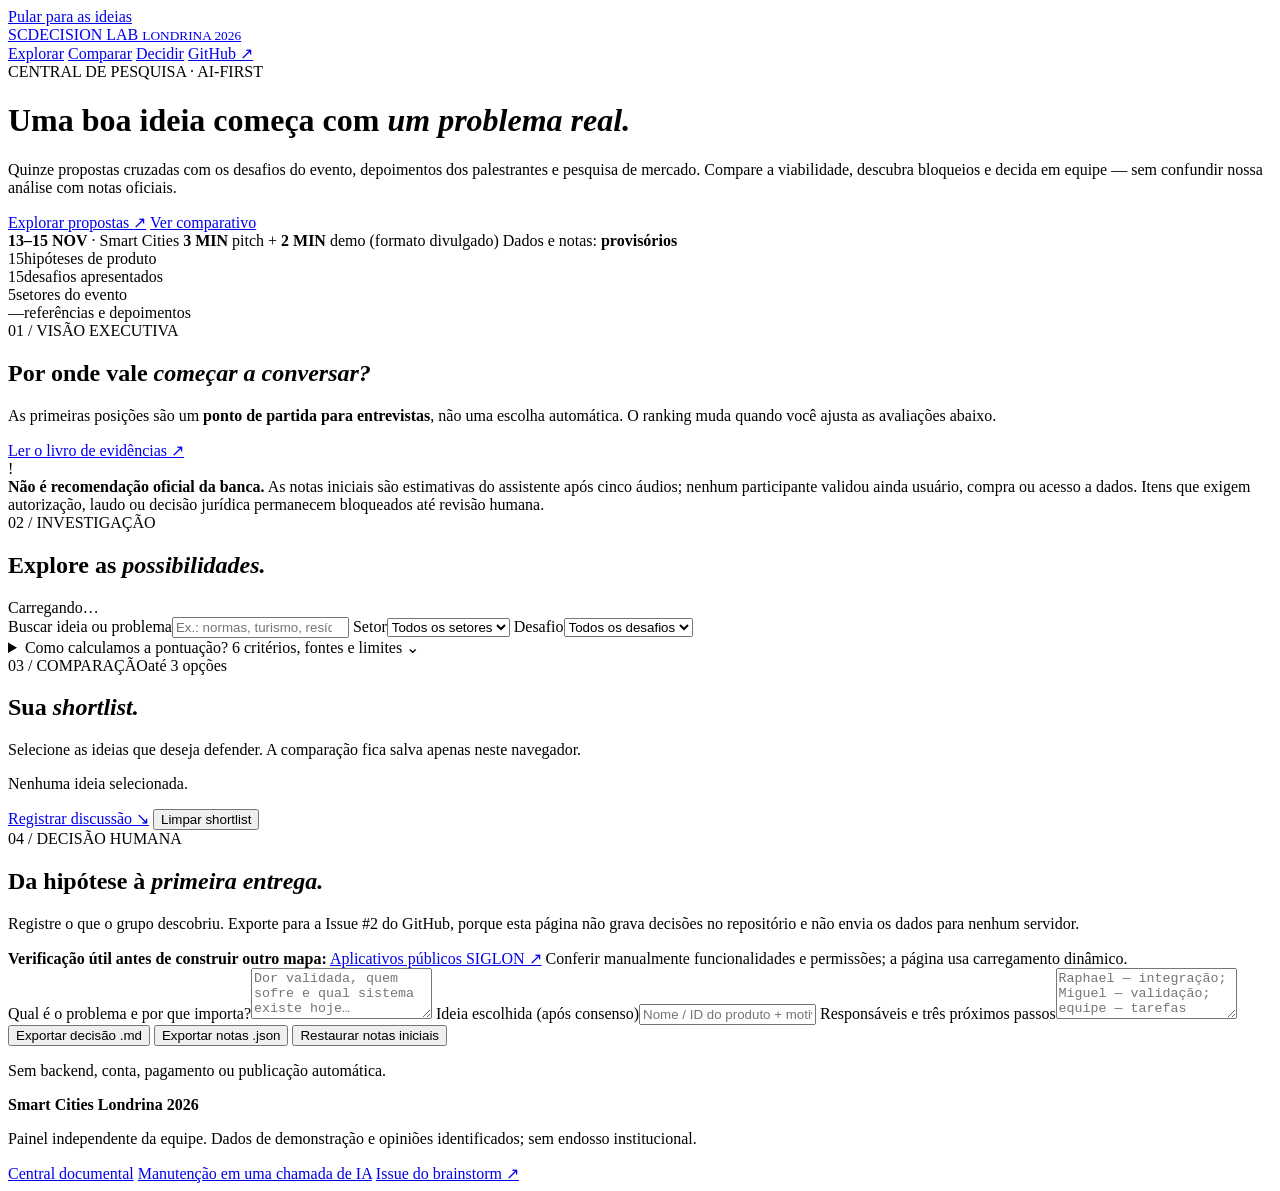
==== tools/decision-board/index.html @ 580d98bf "feat(decision): create accessible responsive comparison landing page shell" ====
<!doctype html>
<html lang="pt-BR">
<head>
  <meta charset="UTF-8">
  <meta name="viewport" content="width=device-width, initial-scale=1">
  <meta name="theme-color" content="#102b35">
  <meta name="description" content="Painel de decisão Smart Cities Londrina 2026 — compare propostas de MVP com evidências, riscos e notas transparentes.">
  <title>Decision Lab | Smart Cities Londrina 2026</title>
  <link rel="stylesheet" href="./style.css">
  <script type="module" src="./app.mjs"></script>
</head>
<body>
  <a class="skip" href="#explorar">Pular para as ideias</a>
  <header class="hero">
    <div class="shell">
      <nav class="topnav" aria-label="Navegação">
        <a class="brand" href="#inicio"><span class="brand-icon" aria-hidden="true">SC</span><span>DECISION LAB <small>LONDRINA 2026</small></span></a>
        <div class="navlinks">
          <a href="#explorar">Explorar</a>
          <a href="#comparar">Comparar</a>
          <a href="#decidir">Decidir</a>
          <a href="https://github.com/RaphaelFeijoSalles/smartcities-ldn-2026/pull/8" target="_blank" rel="noopener noreferrer">GitHub ↗</a>
        </div>
      </nav>
      <div class="hero-content">
        <div class="kicker"><span class="signal"></span> CENTRAL DE PESQUISA · AI-FIRST</div>
        <h1>Uma boa ideia começa com <em>um problema real.</em></h1>
        <p>Quinze propostas cruzadas com os desafios do evento, depoimentos dos palestrantes e pesquisa de mercado. Compare a viabilidade, descubra bloqueios e decida em equipe — sem confundir nossa análise com notas oficiais.</p>
        <div class="hero-actions">
          <a href="#explorar" class="action action-primary">Explorar propostas <span aria-hidden="true">↗</span></a>
          <a href="#comparar" class="action action-ghost">Ver comparativo</a>
        </div>
      </div>
      <div class="hero-meta">
        <span><b>13–15 NOV</b> · Smart Cities</span>
        <span><b>3 MIN</b> pitch + <b>2 MIN</b> demo (formato divulgado)</span>
        <span>Dados e notas: <b>provisórios</b></span>
      </div>
    </div>
  </header>

  <main class="shell">
    <div id="load-error" class="error hidden" role="alert"></div>
    <section class="metric-strip" aria-label="Visão geral">
      <div class="metric"><span class="metric-number" id="stat-concepts">15</span><span class="metric-label">hipóteses de produto</span></div>
      <div class="metric"><span class="metric-number" id="stat-challenges">15</span><span class="metric-label">desafios apresentados</span></div>
      <div class="metric"><span class="metric-number" id="stat-sectors">5</span><span class="metric-label">setores do evento</span></div>
      <div class="metric"><span class="metric-number" id="stat-evidence">—</span><span class="metric-label">referências e depoimentos</span></div>
    </section>

    <section class="intro">
      <div>
        <span class="section-eyebrow">01 / VISÃO EXECUTIVA</span>
        <h2>Por onde vale <em>começar a conversar?</em></h2>
        <p>As primeiras posições são um <strong>ponto de partida para entrevistas</strong>, não uma escolha automática. O ranking muda quando você ajusta as avaliações abaixo.</p>
      </div>
      <a class="text-link" href="../../docs/decision/03_EVIDENCIAS_E_FONTES.md" target="_blank" rel="noopener noreferrer">Ler o livro de evidências ↗</a>
    </section>
    <div id="leaders" class="leaders" aria-label="Três ideias mais bem avaliadas provisoriamente"></div>

    <div class="caution" role="note">
      <span class="caution-icon" aria-hidden="true">!</span>
      <div><strong>Não é recomendação oficial da banca.</strong> As notas iniciais são estimativas do assistente após cinco áudios; nenhum participante validou ainda usuário, compra ou acesso a dados. Itens que exigem autorização, laudo ou decisão jurídica permanecem bloqueados até revisão humana.</div>
    </div>

    <section class="workspace" id="explorar">
      <div class="workspace-main">
        <div class="section-heading">
          <div><span class="section-eyebrow">02 / INVESTIGAÇÃO</span><h2>Explore as <em>possibilidades.</em></h2></div>
          <span class="result-count" id="result-count" role="status">Carregando…</span>
        </div>
        <form class="filters" id="filters" aria-label="Filtros das propostas" onsubmit="return false;">
          <label class="field field-search"><span>Buscar ideia ou problema</span><input type="search" id="search" placeholder="Ex.: normas, turismo, resíduos"></label>
          <label class="field"><span>Setor</span><select id="sector-filter"><option value="">Todos os setores</option></select></label>
          <label class="field"><span>Desafio</span><select id="challenge-filter"><option value="">Todos os desafios</option></select></label>
        </form>
        <div class="method-toggle">
          <details id="method">
            <summary>Como calculamos a pontuação? <span class="summary-more">6 critérios, fontes e limites <span aria-hidden="true">⌄</span></span></summary>
            <p>O peso reflete nossa estratégia de hackathon: priorizar a dor, a execução e a demonstração. As notas são <strong>editáveis por hipótese</strong>; os pesos estão no arquivo de dados para facilitar manutenção por IA.</p>
            <div id="weights" class="weights"></div>
            <p class="small muted">Gates que podem bloquear uma ideia: legalidade e dados; aderência ao desafio; validação real da dor; demonstração funcional; diferença frente a soluções existentes. Um total alto não remove bloqueios.</p>
          </details>
        </div>
        <div class="cards" id="cards" aria-live="polite"></div>
      </div>
      <aside class="selection" id="comparar">
        <div class="selection-top"><span class="section-eyebrow">03 / COMPARAÇÃO</span><span class="mini-badge">até 3 opções</span></div>
        <h2>Sua <em>shortlist.</em></h2>
        <p class="muted small">Selecione as ideias que deseja defender. A comparação fica salva apenas neste navegador.</p>
        <div id="selected-cards" class="selected-cards"><p class="small muted">Nenhuma ideia selecionada.</p></div>
        <div id="compare-table" class="compare-table"></div>
        <a href="#decidir" class="action action-dark">Registrar discussão <span aria-hidden="true">↘</span></a>
        <button class="button-text" type="button" id="clear-selection">Limpar shortlist</button>
      </aside>
    </section>

    <section class="decision" id="decidir">
      <div class="decision-intro">
        <span class="section-eyebrow">04 / DECISÃO HUMANA</span>
        <h2>Da hipótese à <em>primeira entrega.</em></h2>
        <p>Registre o que o grupo descobriu. Exporte para a Issue #2 do GitHub, porque esta página não grava decisões no repositório e não envia os dados para nenhum servidor.</p>
        <div class="reference">
          <strong>Verificação útil antes de construir outro mapa:</strong>
          <a href="https://geo.londrina.pr.gov.br/portal/apps/sites/#/aplicativospublicossiglon" target="_blank" rel="noopener noreferrer">Aplicativos públicos SIGLON ↗</a>
          <span class="small muted">Conferir manualmente funcionalidades e permissões; a página usa carregamento dinâmico.</span>
        </div>
      </div>
      <div class="decision-form">
        <label class="field"><span>Qual é o problema e por que importa?</span><textarea id="note-context" rows="3" placeholder="Dor validada, quem sofre e qual sistema existe hoje…"></textarea></label>
        <label class="field"><span>Ideia escolhida (após consenso)</span><input id="note-chosen" placeholder="Nome / ID do produto + motivo"></label>
        <label class="field"><span>Responsáveis e três próximos passos</span><textarea id="note-owner" rows="3" placeholder="Raphael — integração; Miguel — validação; equipe — tarefas pequenas…"></textarea></label>
        <div class="decision-actions">
          <button type="button" class="action action-primary" id="export-md">Exportar decisão .md</button>
          <button type="button" class="action action-outline" id="export-json">Exportar notas .json</button>
          <button type="button" class="button-text" id="reset-ratings">Restaurar notas iniciais</button>
        </div>
        <p class="small muted" id="export-message" role="status">Sem backend, conta, pagamento ou publicação automática.</p>
      </div>
    </section>

    <footer class="footer">
      <div><strong>Smart Cities Londrina 2026</strong><p>Painel independente da equipe. Dados de demonstração e opiniões identificados; sem endosso institucional.</p></div>
      <div class="footer-links">
        <a href="../../docs/decision/README.md" target="_blank" rel="noopener noreferrer">Central documental</a>
        <a href="./README.md" target="_blank" rel="noopener noreferrer">Manutenção em uma chamada de IA</a>
        <a href="https://github.com/RaphaelFeijoSalles/smartcities-ldn-2026/issues/2" target="_blank" rel="noopener noreferrer">Issue do brainstorm ↗</a>
      </div>
    </footer>
  </main>
</body>
</html>
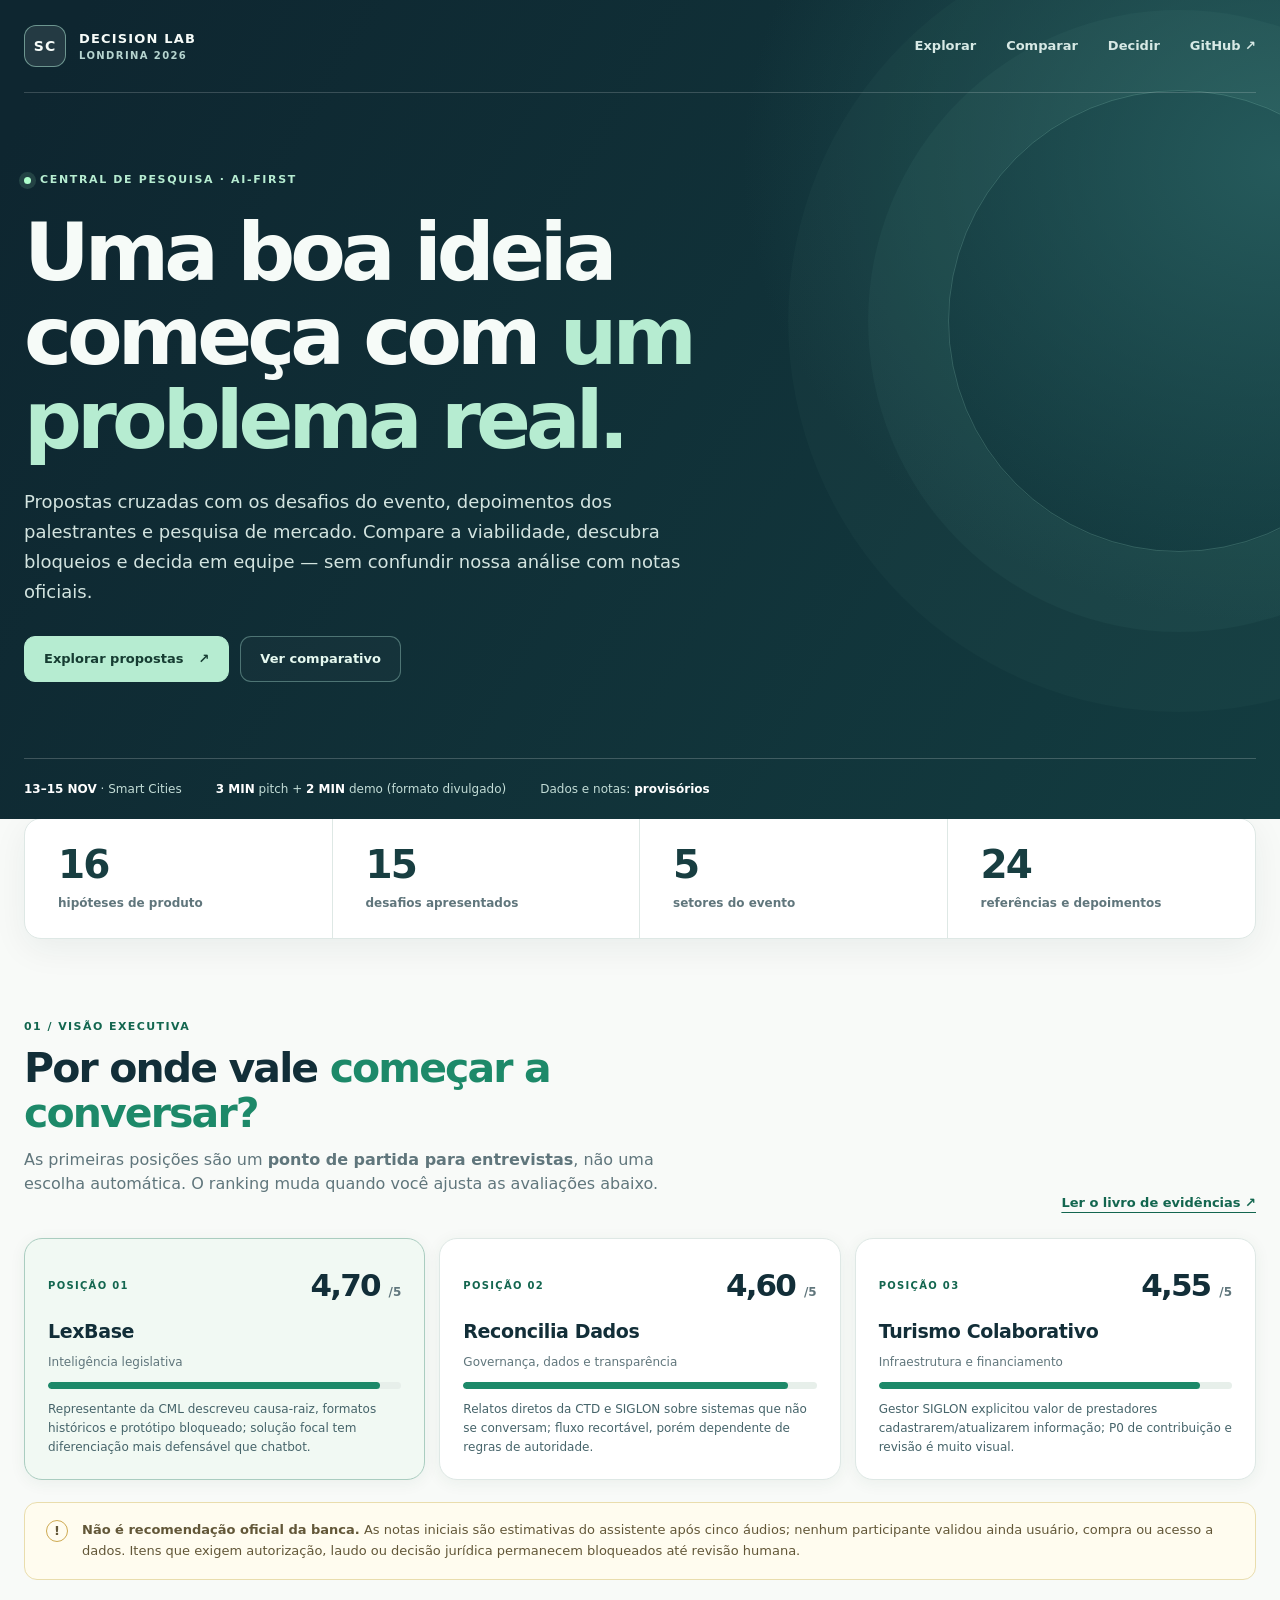
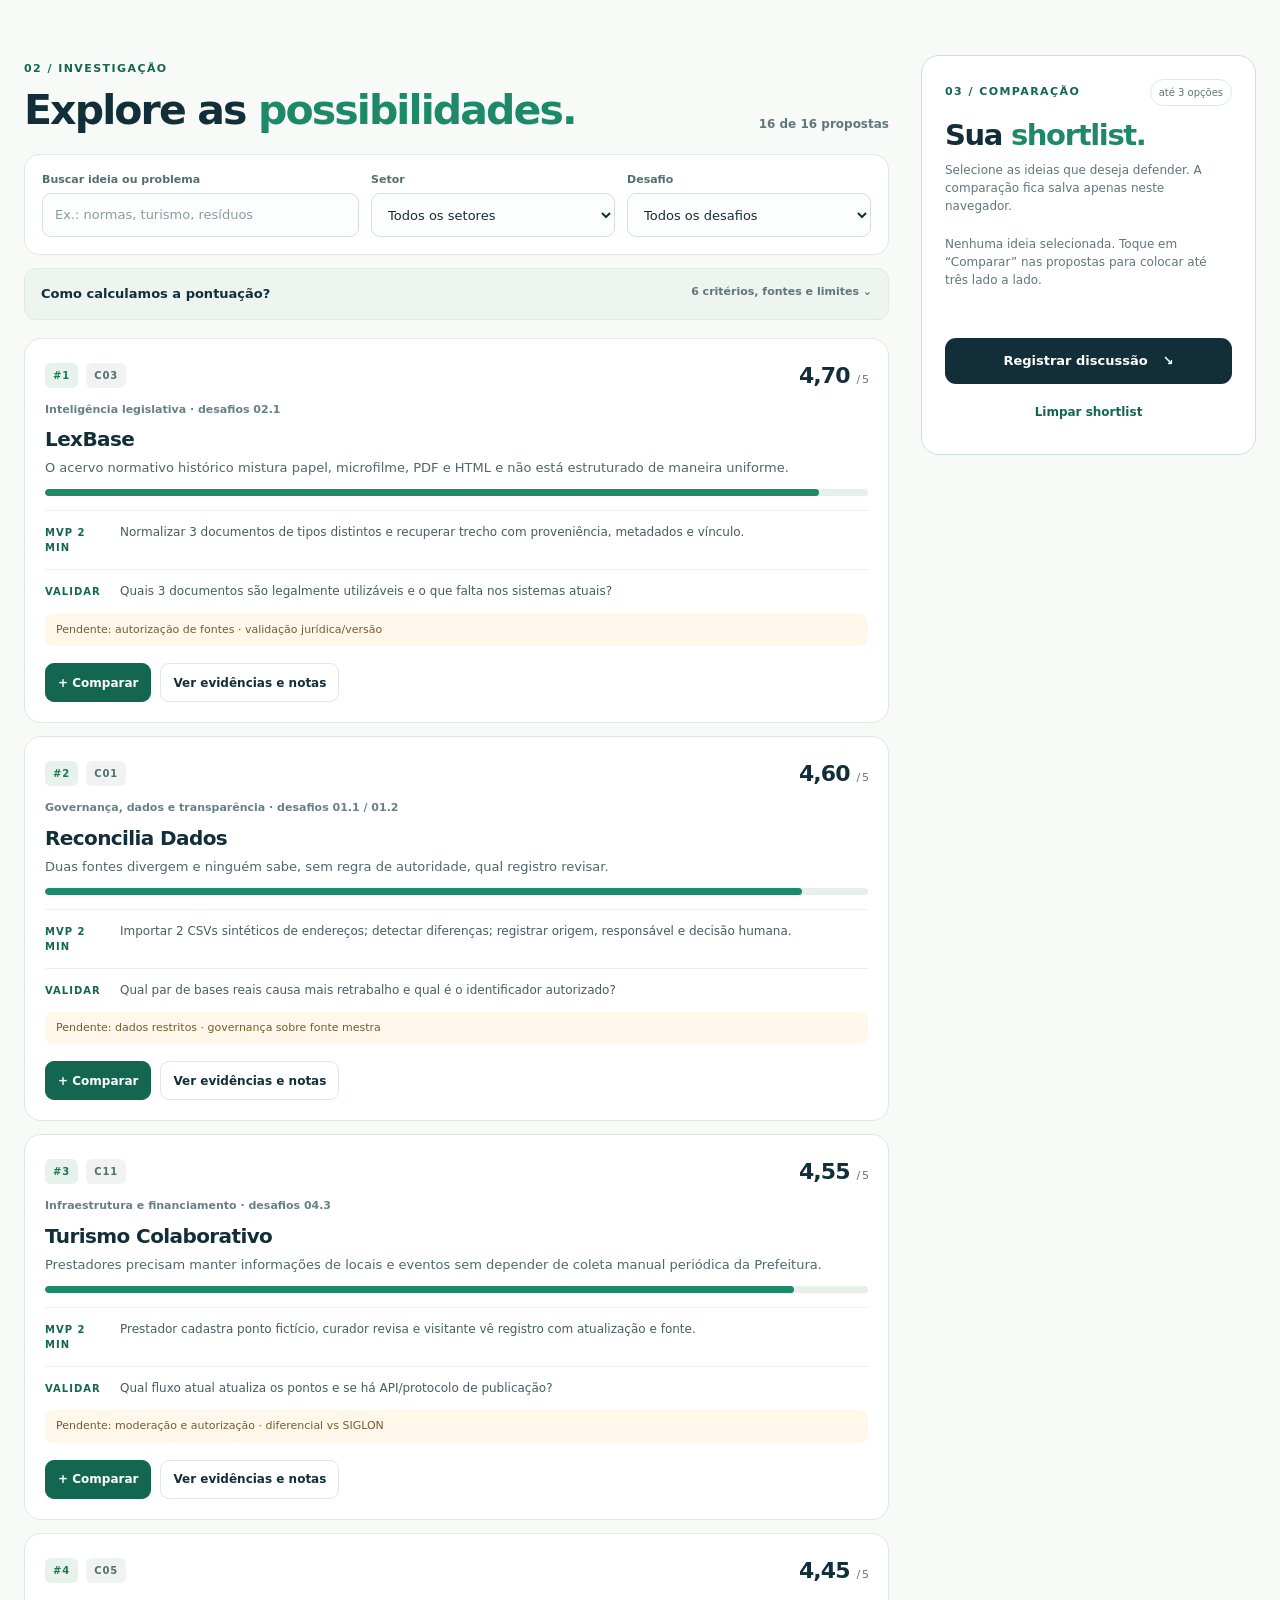
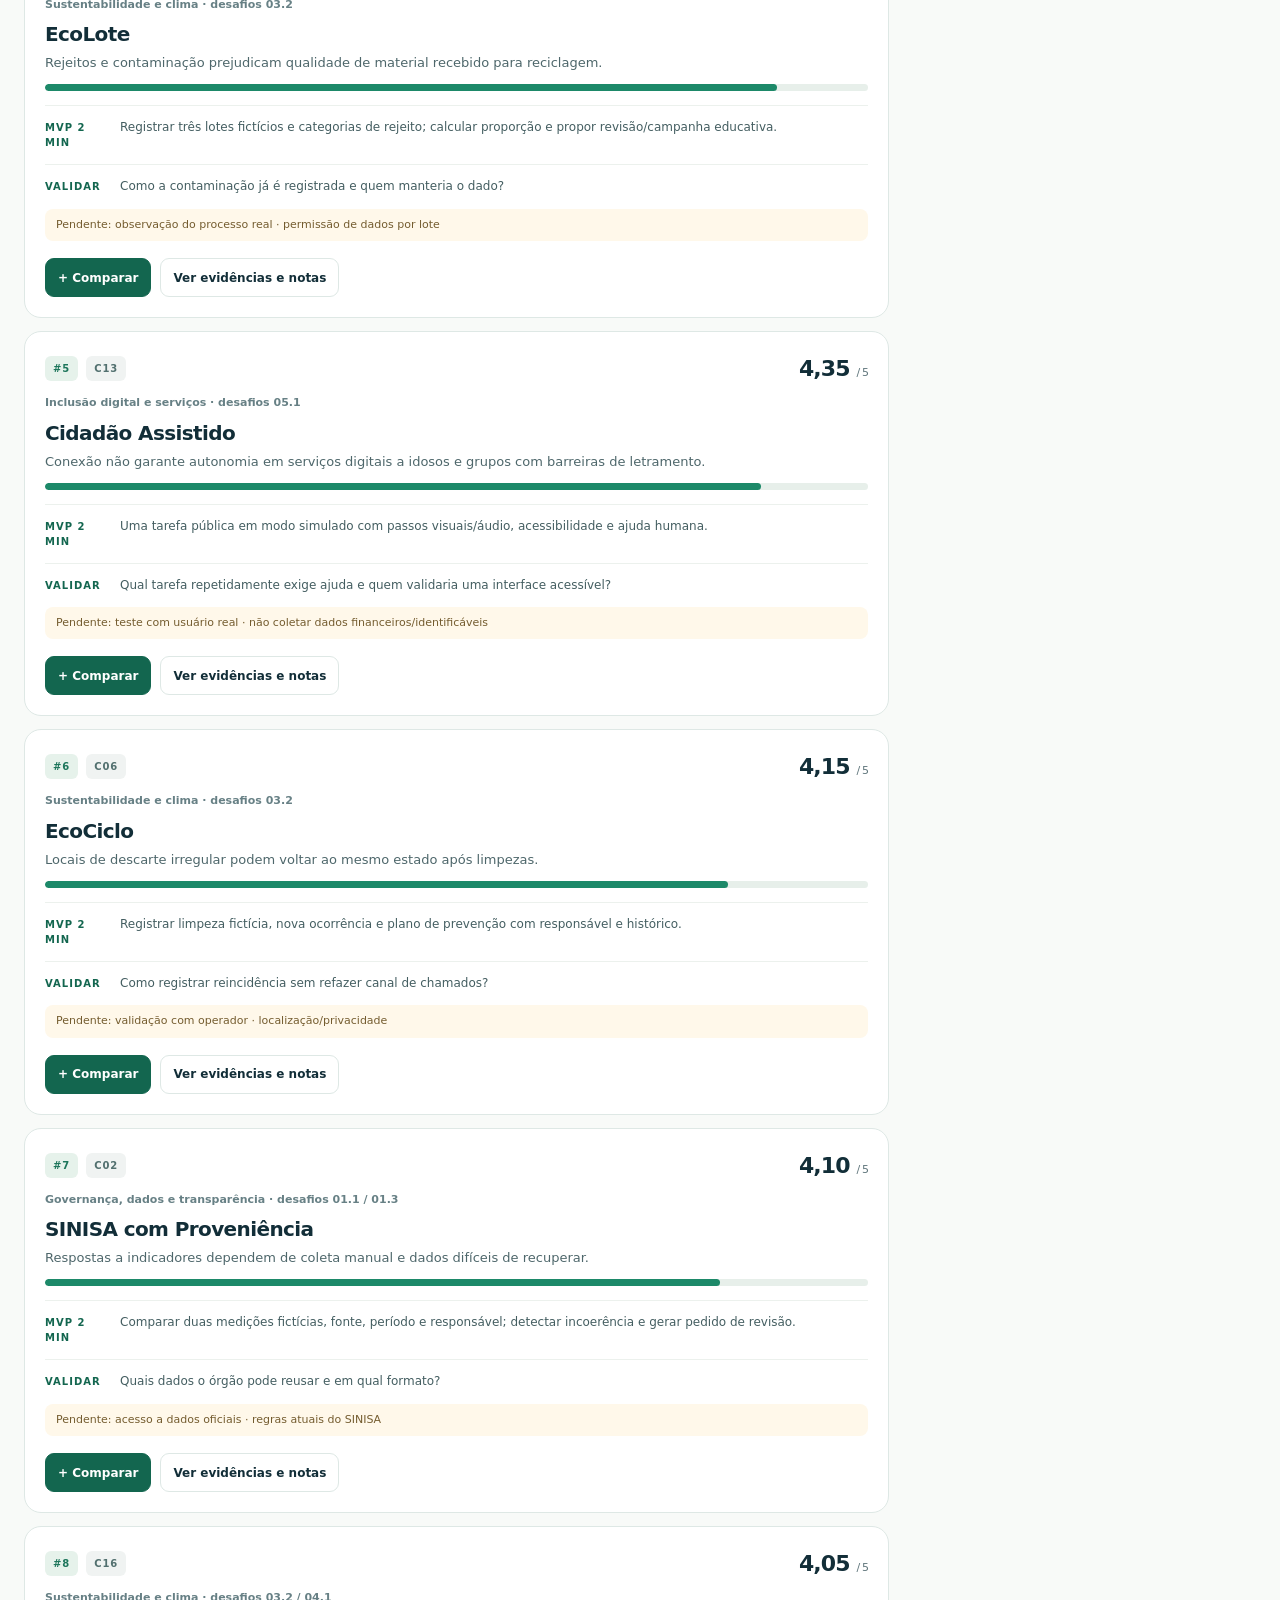
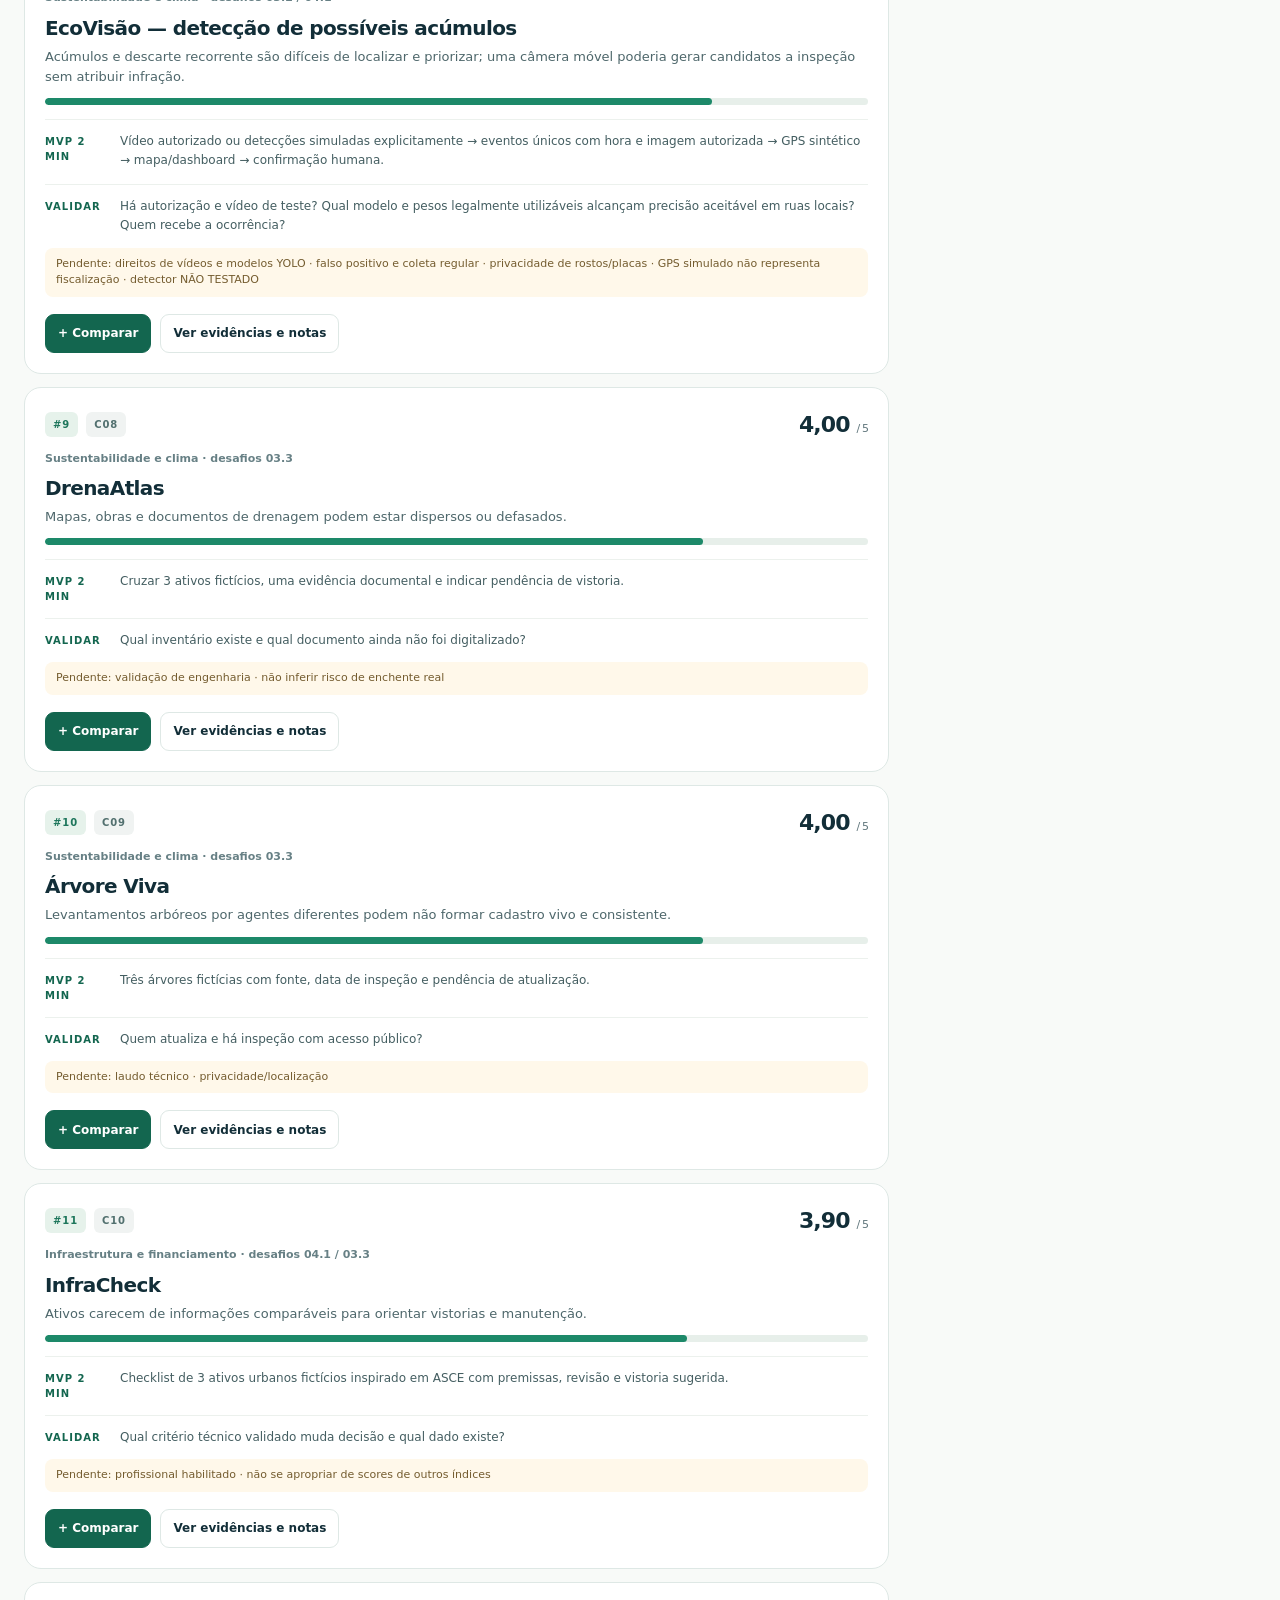
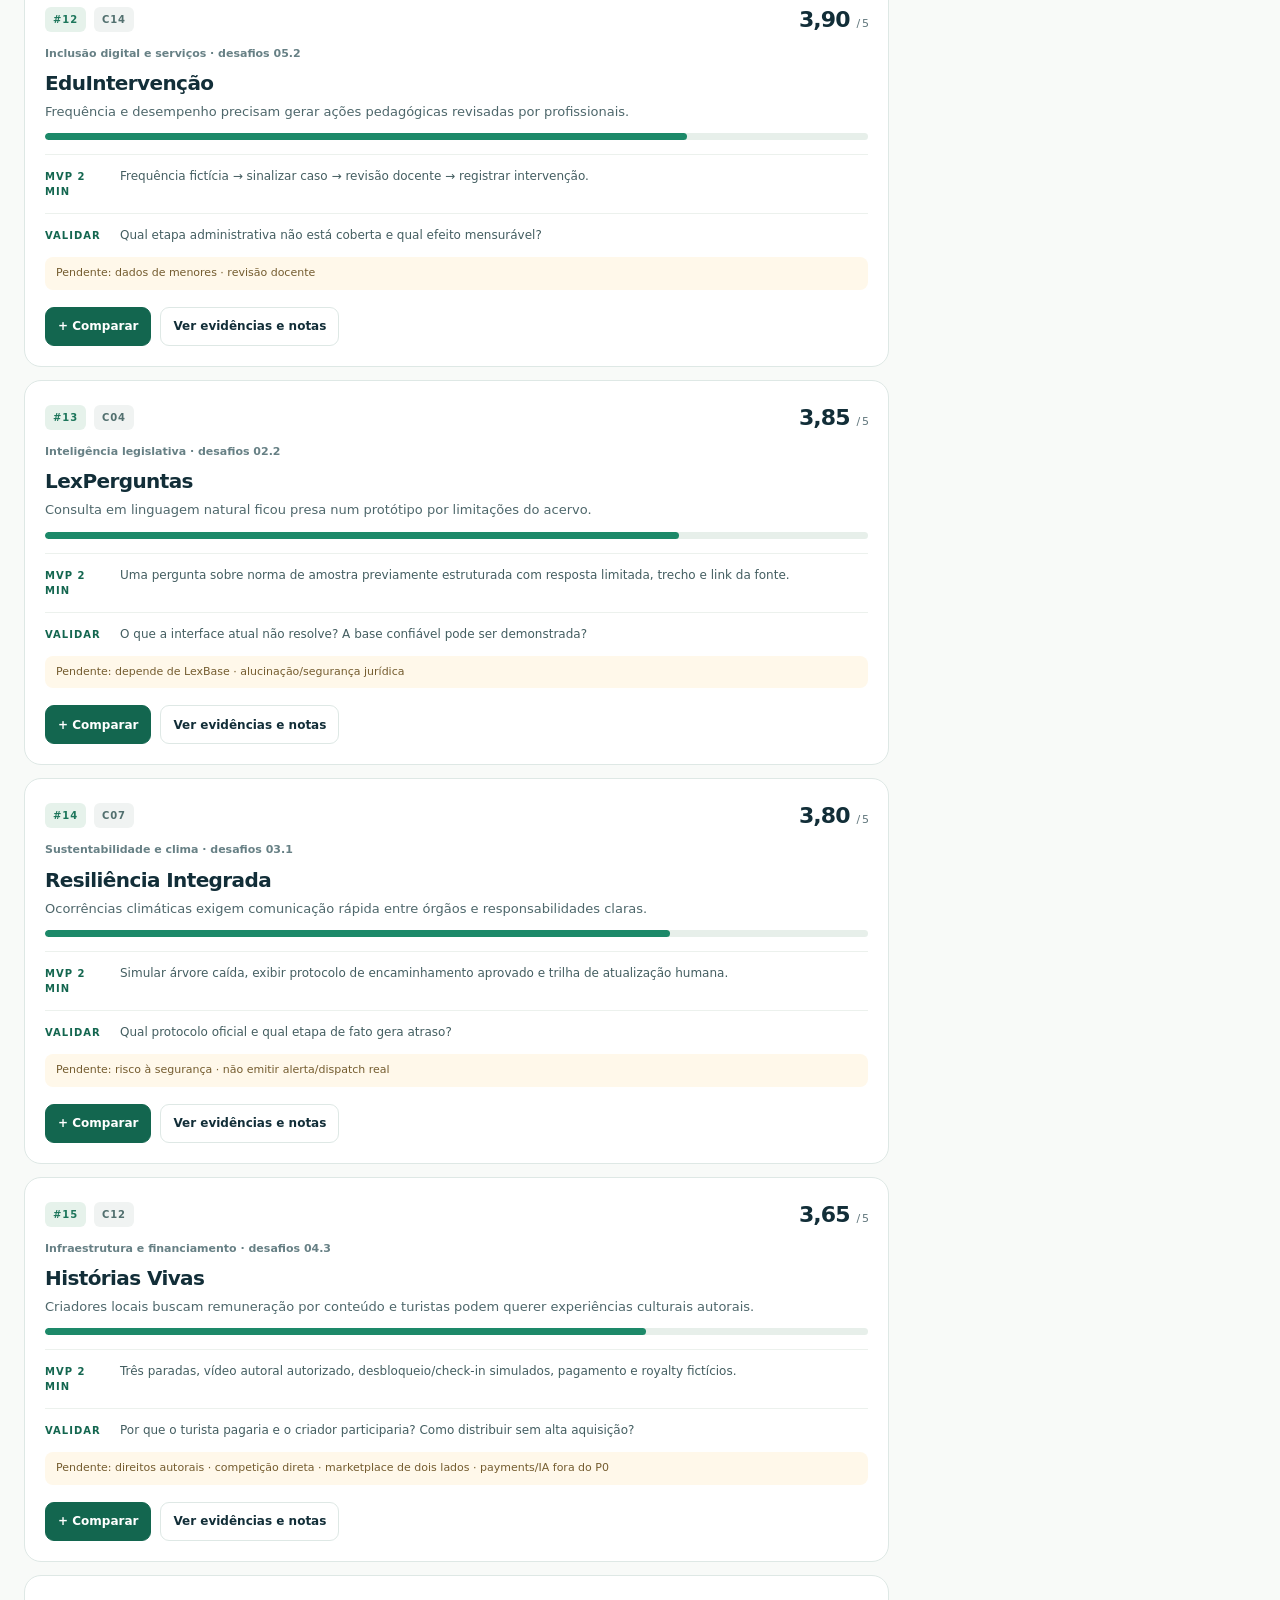
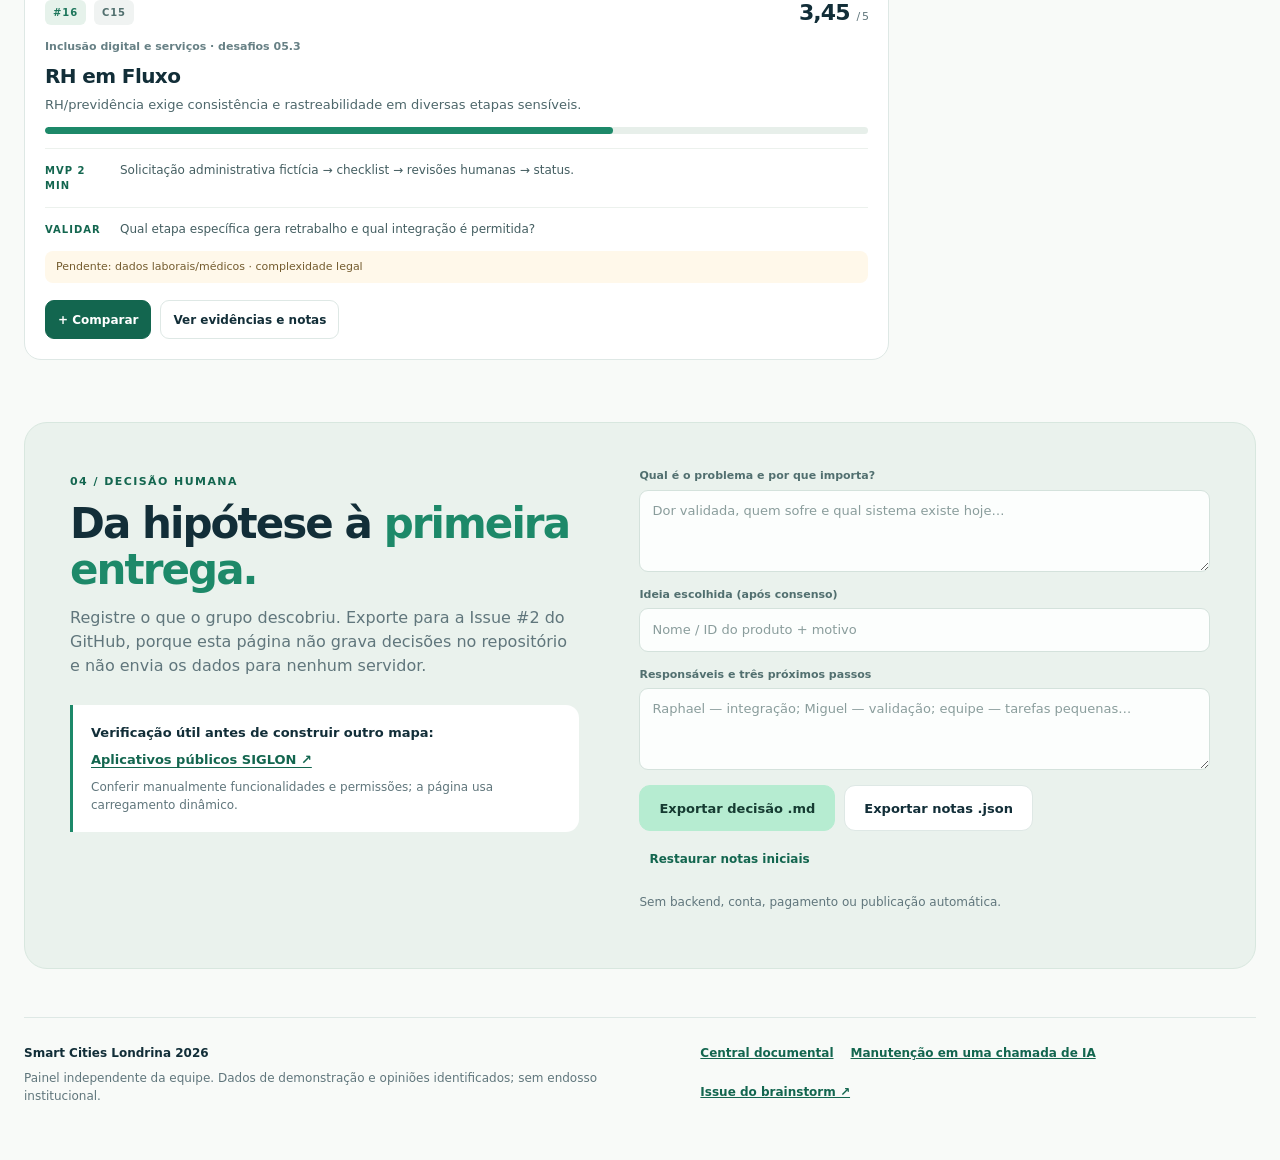
==== commit 9c93bb3f: "chore(decision): align tools/decision-board/index.html with additional EcoVisão candidate" ====
--- a/tools/decision-board/index.html
+++ b/tools/decision-board/index.html
@@ -25,7 +25,7 @@
       <div class="hero-content">
         <div class="kicker"><span class="signal"></span> CENTRAL DE PESQUISA · AI-FIRST</div>
         <h1>Uma boa ideia começa com <em>um problema real.</em></h1>
-        <p>Quinze propostas cruzadas com os desafios do evento, depoimentos dos palestrantes e pesquisa de mercado. Compare a viabilidade, descubra bloqueios e decida em equipe — sem confundir nossa análise com notas oficiais.</p>
+        <p>Propostas cruzadas com os desafios do evento, depoimentos dos palestrantes e pesquisa de mercado. Compare a viabilidade, descubra bloqueios e decida em equipe — sem confundir nossa análise com notas oficiais.</p>
         <div class="hero-actions">
           <a href="#explorar" class="action action-primary">Explorar propostas <span aria-hidden="true">↗</span></a>
           <a href="#comparar" class="action action-ghost">Ver comparativo</a>
--- a/tools/decision-board/style.css
+++ b/tools/decision-board/style.css
@@ -0,0 +1,151 @@
+:root{--ink:#122e38;--muted:#60767c;--mint:#b6ecd1;--green:#1d8969;--green-dark:#13664f;--border:#dee8e5;--paper:#f8faf8;--card:#fff;--radius:18px;color-scheme:light;font-family:Inter,"Segoe UI",system-ui,-apple-system,sans-serif}
+*{box-sizing:border-box}
+html{scroll-behavior:smooth;scroll-padding-top:20px}
+body{margin:0;background:var(--paper);color:var(--ink);line-height:1.5}
+a{color:inherit}
+button,input,select,textarea{font:inherit}
+button,a,summary{touch-action:manipulation}
+button{cursor:pointer}
+:focus-visible{outline:3px solid #7ccbb2;outline-offset:3px}
+.hidden{display:none!important}
+.skip{position:absolute;left:-9999px;top:5px;padding:10px;background:white;z-index:10}
+.skip:focus{left:10px}
+.shell{width:min(1260px,calc(100% - 48px));margin-inline:auto}
+.hero{background:radial-gradient(ellipse 60% 80% at 100% 20%,#255a5b 0%,transparent 70%),linear-gradient(120deg,#0e2630 5%,#133c40 100%);color:#f6fbf8;position:relative;overflow:hidden}
+.hero:after{content:"";position:absolute;width:460px;height:460px;border:1px solid #a9edd733;border-radius:50%;right:-130px;top:90px;box-shadow:0 0 0 80px #a9edd709,0 0 0 160px #a9edd706;pointer-events:none}
+.hero .shell{position:relative;z-index:1}
+.topnav{display:flex;justify-content:space-between;align-items:center;padding:25px 0;gap:20px;border-bottom:1px solid #ffffff2d}
+.brand{display:flex;align-items:center;gap:13px;text-decoration:none;font-weight:800;letter-spacing:.09em;font-size:13px}
+.brand small{display:block;color:#b6d5d0;font-size:10px;letter-spacing:.14em;font-weight:700}
+.brand-icon{display:grid;place-items:center;border:1px solid #c2ffe777;background:#ffffff18;height:42px;width:42px;border-radius:12px;font-size:14px}
+.navlinks{display:flex;gap:30px;align-items:center}
+.navlinks a{text-decoration:none;font-size:13px;color:#d7e9e5;font-weight:650}
+.navlinks a:hover{text-decoration:underline}
+.hero-content{padding:74px 0 76px;max-width:790px}
+.kicker{display:inline-flex;align-items:center;gap:9px;color:var(--mint);font-size:11px;letter-spacing:.15em;font-weight:800}
+.signal{width:7px;height:7px;border-radius:50%;background:#adffcc;box-shadow:0 0 0 5px #adffcc22}
+h1,h2,h3,p{margin-top:0}
+h1{font-size:clamp(40px,6.5vw,81px);line-height:1.04;letter-spacing:-.061em;font-weight:760;margin:19px 0 24px}
+h1 em,h2 em{font-style:normal;color:var(--green)}
+h1 em{color:var(--mint)}
+.hero-content>p{max-width:670px;color:#d3e4e0;font-size:clamp(15px,1.8vw,18px);line-height:1.67;margin-bottom:29px}
+.hero-actions{display:flex;flex-wrap:wrap;gap:11px}
+.action{display:inline-flex;align-items:center;justify-content:center;gap:15px;min-height:46px;padding:11px 19px;border-radius:11px;border:1px solid transparent;text-decoration:none;font-weight:750;font-size:13px;white-space:normal;text-align:center}
+.action-primary{background:var(--mint);color:#163c32;border-color:var(--mint)}
+.action-primary:hover{background:#d0f6e0}
+.action-ghost{border-color:#a4d8ca66;color:#e6f9f0;background:#ffffff06}
+.action-dark{background:var(--ink);color:white;width:100%}
+.action-outline{background:white;color:var(--ink);border-color:var(--border)}
+.hero-meta{border-top:1px solid #ffffff33;display:flex;gap:34px;flex-wrap:wrap;padding:21px 0;color:#c2dcd6;font-size:12px}
+.hero-meta b{color:white}
+.metric-strip{display:grid;grid-template-columns:repeat(4,minmax(0,1fr));background:#fff;border:1px solid var(--border);border-radius:17px;box-shadow:0 10px 34px #102f2910;margin-top:-1px}
+.metric{display:flex;gap:10px;flex-direction:column;padding:26px 33px;min-width:0}
+.metric:not(:last-child){border-right:1px solid var(--border)}
+.metric-number{font-weight:800;line-height:1;font-size:clamp(27px,3.8vw,39px);font-variant-numeric:tabular-nums;letter-spacing:-.05em;color:#183e41}
+.metric-label{font-size:12px;color:var(--muted);font-weight:650}
+.intro{display:flex;align-items:end;justify-content:space-between;gap:30px;margin:74px 0 26px}
+.intro>div{max-width:750px}
+.section-eyebrow{color:var(--green-dark);font-size:11px;letter-spacing:.13em;font-weight:850}
+.intro h2,.section-heading h2,.selection h2,.decision h2{font-size:clamp(27px,3.5vw,41px);letter-spacing:-.046em;line-height:1.1;margin:9px 0 12px}
+.intro p,.decision p{color:var(--muted);max-width:650px}
+.text-link{color:var(--green-dark);font-size:13px;font-weight:750;white-space:nowrap;text-decoration-thickness:1px;text-underline-offset:5px}
+.leaders{display:grid;grid-template-columns:repeat(3,minmax(0,1fr));gap:14px}
+.leader{border:1px solid var(--border);border-radius:18px;background:white;padding:23px;display:flex;flex-direction:column;gap:11px;min-width:0;position:relative;overflow:hidden;box-shadow:0 3px 16px #1b4c3610}
+.leader:first-child{border-color:#aacdc0;background:#f1f9f3}
+.leader-top{display:flex;justify-content:space-between;align-items:center;gap:10px}
+.rank-label{color:var(--green-dark);font-size:10px;font-weight:850;letter-spacing:.13em;text-transform:uppercase}
+.leader .score-large{font-size:31px;font-weight:850;letter-spacing:-.06em;font-variant-numeric:tabular-nums}
+.score-large span{font-size:12px;color:var(--muted);letter-spacing:0;font-weight:600}
+.leader h3{font-size:19px;line-height:1.2;letter-spacing:-.02em;margin:0}
+.leader .context{color:var(--muted);font-size:12px}
+.leader .mini-p{font-size:12px;color:#46646a;line-height:1.55;margin:0;flex:1}
+.score-track{width:100%;height:7px;background:#e7efea;border-radius:999px;overflow:hidden}
+.score-fill{height:100%;background:var(--green);border-radius:999px}
+.caution{display:flex;gap:14px;align-items:start;border:1px solid #e9ddad;border-radius:13px;background:#fffcef;padding:17px 21px;margin:22px 0 75px;color:#625738;font-size:13px;line-height:1.6}
+.caution-icon{display:grid;place-items:center;border-radius:50%;border:1px solid #ceaa52;width:22px;height:22px;flex:none;font-weight:800}
+.workspace{display:grid;grid-template-columns:minmax(0,1fr) 335px;gap:32px;align-items:start}
+.workspace-main{min-width:0}
+.section-heading{display:flex;justify-content:space-between;align-items:end;gap:15px;flex-wrap:wrap;margin-bottom:21px}
+.section-heading h2{margin-bottom:0}
+.result-count{color:var(--muted);font-size:12px;font-weight:700}
+.filters{display:grid;grid-template-columns:minmax(180px,1.3fr) repeat(2,minmax(135px,1fr));gap:12px;padding:17px;background:#fff;border:1px solid var(--border);border-radius:15px}
+.field{display:flex;flex-direction:column;gap:6px;min-width:0}
+.field>span{font-size:11px;font-weight:750;color:#516f6f;line-height:1.4}
+.field input,.field select,.field textarea{width:100%;border:1px solid #d4e2dc;border-radius:9px;min-height:44px;padding:10px 12px;background:#fcfefd;color:var(--ink);font-size:13px}
+.field textarea{resize:vertical;min-height:82px}
+.field input::placeholder,.field textarea::placeholder{color:#8a9d9c}
+.field select{appearance:auto}
+.method-toggle{margin:13px 0 18px;background:#eef4f0;border:1px solid #ddebe2;border-radius:12px;padding:0 16px}
+.method-toggle summary{cursor:pointer;list-style:none;padding:15px 0;font-size:13px;font-weight:750;display:flex;justify-content:space-between;gap:15px}
+.method-toggle summary::-webkit-details-marker{display:none}
+.summary-more{font-size:11px;color:var(--muted);font-weight:550}
+.method-toggle p{font-size:12px;color:var(--muted);margin-bottom:13px}
+.weights{display:flex;flex-wrap:wrap;gap:7px;margin:9px 0}
+.weight{display:flex;align-items:center;gap:5px;border:1px solid #cde2d4;background:white;border-radius:999px;padding:6px 10px;font-size:11px}
+.weight b{color:var(--green-dark)}
+.cards{display:grid;gap:13px;margin-bottom:42px}
+.idea-card{background:white;border:1px solid var(--border);border-radius:17px;padding:20px;min-width:0;transition:border-color .14s ease}
+.idea-card:hover{border-color:#a9cdc1}
+.idea-card.is-selected{border-color:var(--green);box-shadow:0 0 0 1px #1d896922}
+.card-top{display:flex;gap:13px;justify-content:space-between;align-items:center;margin-bottom:10px}
+.card-top-left{display:flex;gap:8px;align-items:center;flex-wrap:wrap}
+.index-tag,.id-tag{font-size:10px;font-weight:800;letter-spacing:.09em;padding:5px 8px;border-radius:6px}
+.index-tag{background:#e6f2eb;color:#1d765b}
+.id-tag{background:#f0f3f2;color:#52706f}
+.score-compact{font-variant-numeric:tabular-nums;white-space:nowrap;font-size:22px;font-weight:850;letter-spacing:-.04em}
+.score-compact span{font-size:11px;color:var(--muted);font-weight:500}
+.idea-card h3{font-size:20px;line-height:1.2;letter-spacing:-.03em;margin:0 0 7px}
+.idea-card .problem{color:#4e676b;font-size:13px;margin:0 0 11px;line-height:1.55}
+.card-context{font-size:11px;color:#678085;font-weight:650;margin:0 0 9px}
+.card-story{display:grid;grid-template-columns:65px 1fr;gap:10px;margin-top:14px;border-top:1px solid #ecf1ed;padding-top:12px}
+.card-story strong{font-size:10px;text-transform:uppercase;letter-spacing:.1em;color:var(--green-dark);padding-top:2px}
+.card-story span{font-size:12px;color:#445e61;line-height:1.6}
+.card-note{font-size:12px;color:#65777b;margin-top:12px;line-height:1.5}
+.risk{font-size:11px;border-radius:8px;padding:8px 11px;background:#fff8ea;color:#745c2f;margin:12px 0 0}
+.card-buttons{display:flex;align-items:center;gap:9px;flex-wrap:wrap;margin-top:17px}
+.btn{display:inline-flex;align-items:center;justify-content:center;border-radius:9px;border:1px solid var(--border);min-height:39px;padding:8px 12px;background:white;color:var(--ink);font-size:12px;font-weight:750}
+.btn-positive{background:var(--green-dark);border-color:var(--green-dark);color:white}
+.btn[aria-pressed="true"]{background:#eaf7ef;border-color:#8cc8ac;color:var(--green-dark)}
+.btn:hover{filter:brightness(.97)}
+.card-details{margin-top:15px;border-top:1px solid var(--border);padding-top:15px}
+.card-details[hidden]{display:none}
+.card-details h4{margin:0 0 9px;font-size:12px;color:#2d554e}
+.card-details p,.card-details li{font-size:12px;color:var(--muted);line-height:1.55}
+.sources{display:flex;flex-wrap:wrap;gap:7px;margin:9px 0 18px}
+.source{font-size:11px;background:#f1f6f3;border-radius:7px;padding:6px 8px;color:#365d52;text-decoration:none;border:1px solid #e0ebe2}
+a.source:hover{text-decoration:underline}
+.rating-grid{display:grid;grid-template-columns:repeat(3,minmax(0,1fr));gap:10px;margin:10px 0}
+.rating-grid label{font-size:11px;display:flex;flex-direction:column;gap:5px;color:#51716c}
+.rating-grid select{border:1px solid var(--border);background:#f9fdfa;border-radius:8px;min-height:38px;padding:6px;color:var(--ink)}
+.selection{border:1px solid #cddfda;background:#fff;border-radius:18px;padding:23px;position:sticky;top:20px;min-width:0}
+.selection-top{display:flex;justify-content:space-between;align-items:center;gap:10px}
+.mini-badge{padding:5px 8px;border:1px solid var(--border);border-radius:99px;font-size:10px;color:#61786f}
+.selection h2{font-size:29px;margin:14px 0 9px}
+.small{font-size:12px}
+.muted{color:var(--muted)}
+.selected-cards{display:flex;flex-direction:column;gap:9px;margin:20px 0}
+.selected-item{padding:11px;border:1px solid var(--border);border-radius:10px;display:flex;gap:9px;align-items:center;justify-content:space-between}
+.selected-item b{font-size:12px;display:block}
+.selected-item small{color:var(--muted)}
+.selected-item button{border:0;background:transparent;font-size:18px;color:#8a5b5b;min-height:28px;min-width:28px}
+.compare-table{overflow-x:auto;margin:5px 0 17px}
+.compare-table table{width:100%;border-collapse:collapse;min-width:0;font-size:11px}
+.compare-table th,.compare-table td{border-bottom:1px solid var(--border);padding:8px 5px;text-align:left}
+.compare-table th{color:var(--muted);font-size:10px}
+.compare-table td:not(:first-child){font-weight:750;text-align:center;font-variant-numeric:tabular-nums}
+.selection .button-text{margin-top:9px;width:100%}
+.button-text{border:0;background:transparent;color:var(--green-dark);font-size:12px;font-weight:700;padding:10px;cursor:pointer}
+.decision{display:grid;grid-template-columns:1fr 1.12fr;gap:60px;background:#eaf2ed;border:1px solid #d8e7df;border-radius:23px;padding:45px;margin:20px 0 48px}
+.decision h2{font-size:clamp(27px,3.5vw,42px)}
+.decision .decision-form{display:grid;gap:15px}
+.decision-actions{display:flex;flex-wrap:wrap;align-items:center;gap:9px}
+.reference{display:flex;flex-direction:column;align-items:start;gap:8px;padding:18px;border-left:3px solid var(--green);background:#fff;border-radius:0 13px 13px 0;margin-top:27px;font-size:13px}
+.reference a{color:var(--green-dark);font-weight:750;text-decoration-thickness:1px;text-underline-offset:3px;overflow-wrap:anywhere}
+.footer{display:flex;justify-content:space-between;gap:30px;border-top:1px solid var(--border);padding:26px 0 55px;font-size:12px}
+.footer p{color:var(--muted);margin:7px 0 0}
+.footer-links{display:flex;flex-wrap:wrap;gap:17px;align-items:start;color:var(--green-dark);font-weight:650}
+.error{color:#8e3124;background:#fff0eb;border:1px solid #e7af9c;border-radius:12px;padding:16px;margin:20px 0;white-space:pre-wrap}
+@media(max-width:1080px){.workspace{grid-template-columns:minmax(0,1fr) 300px;gap:16px}.metric{padding:22px}.filters{grid-template-columns:repeat(2,minmax(0,1fr))}.field-search{grid-column:1/-1}.selection{padding:18px}}
+@media(max-width:850px){.workspace{grid-template-columns:1fr}.selection{position:static;order:-1}.selected-cards{display:grid;grid-template-columns:repeat(3,minmax(0,1fr))}.leaders{grid-template-columns:repeat(2,minmax(0,1fr))}.leader:last-child{grid-column:1/-1}.decision{grid-template-columns:1fr;gap:22px}.navlinks{gap:17px}}
+@media(max-width:650px){.shell{width:calc(100% - 28px)}.topnav{padding:17px 0}.brand{font-size:11px}.brand-icon{height:35px;width:35px}.brand small{font-size:9px}.navlinks{gap:8px}.navlinks a{font-size:11px}.navlinks a:nth-child(2),.navlinks a:nth-child(4){display:none}.hero-content{padding:49px 0 52px}.hero-meta{gap:8px 16px;font-size:10px}.metric-strip{grid-template-columns:repeat(2,1fr)}.metric{padding:19px}.metric:nth-child(2){border-right:0}.metric:nth-child(-n+2){border-bottom:1px solid var(--border)}.intro{display:block;margin:44px 0 23px}.intro .text-link{display:inline-block;margin-top:8px}.leaders{grid-template-columns:1fr}.leader:last-child{grid-column:auto}.caution{margin:18px 0 46px}.filters{grid-template-columns:1fr}.field-search{grid-column:auto}.selected-cards{grid-template-columns:1fr}.rating-grid{grid-template-columns:repeat(2,minmax(0,1fr))}.decision{padding:22px;margin-top:30px}.footer{flex-direction:column}.card-story{grid-template-columns:1fr;gap:4px}.idea-card{padding:16px}.navlinks a:nth-child(3){display:none}}
+@media(prefers-reduced-motion:reduce){html{scroll-behavior:auto}*{transition:none!important}}
